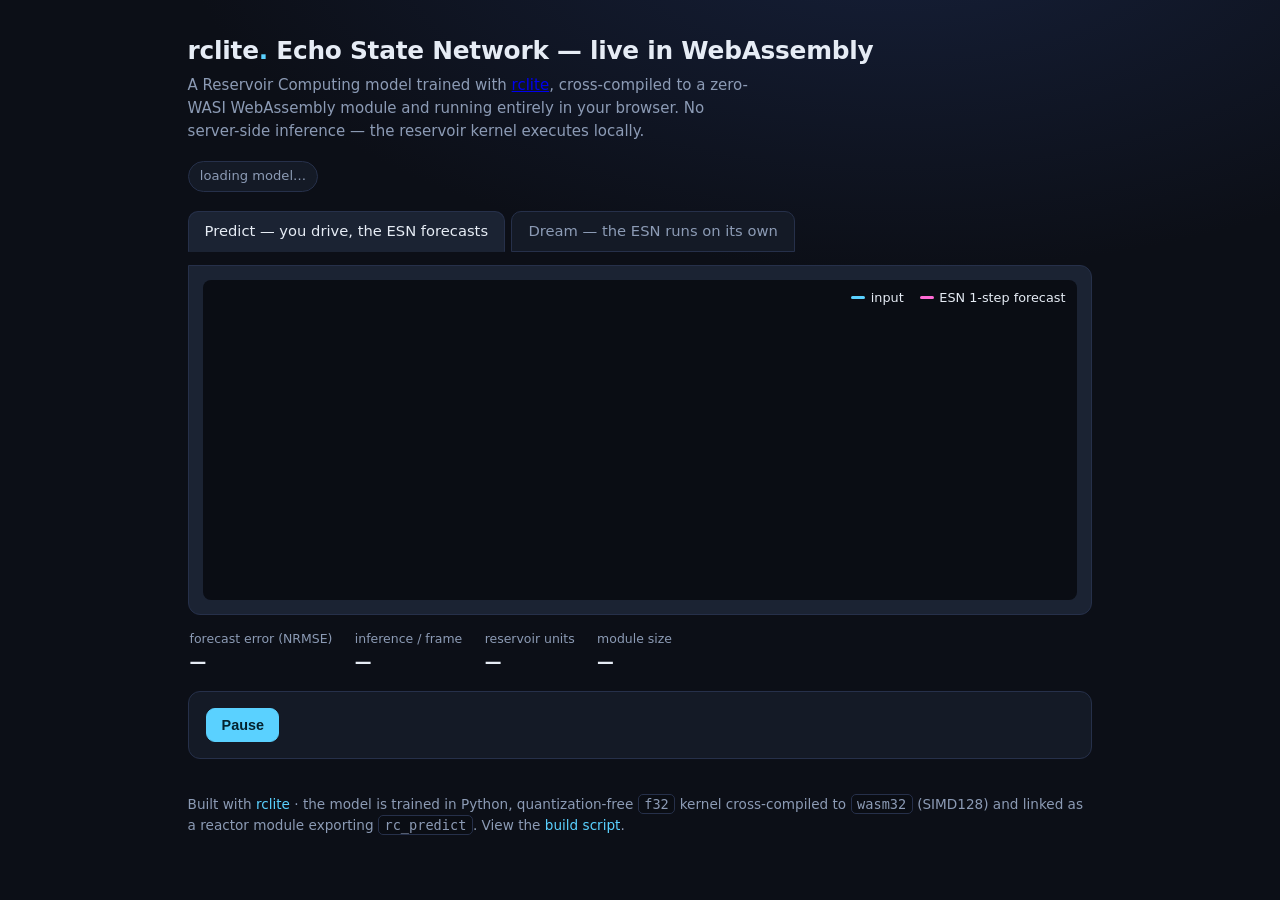
==== examples/wasm_pages_demo/frontend/index.html @ 893e27e9 "feat(targets): add browser WebAssembly target with interactive demo Introduces `BrowserWasm`, a zero" ====
<!DOCTYPE html>
<html lang="en">
<head>
  <meta charset="utf-8" />
  <meta name="viewport" content="width=device-width, initial-scale=1" />
  <title>rclite &middot; Echo State Network in WebAssembly</title>
  <meta name="description"
        content="An Echo State Network trained with rclite, cross-compiled to WebAssembly, running live in your browser." />
  <link rel="stylesheet" href="./style.css" />
</head>
<body>
  <div class="wrap">
    <header>
      <h1>rclite<span class="dot">.</span> Echo State Network &mdash; live in WebAssembly</h1>
      <p class="sub">
        A Reservoir Computing model trained with
        <a href="https://github.com/haradama/rclite">rclite</a>, cross-compiled
        to a zero-WASI WebAssembly module and running entirely in your browser.
        No server-side inference &mdash; the reservoir kernel executes locally.
      </p>
      <div class="badges" id="badges">
        <span class="badge">loading model&hellip;</span>
      </div>
    </header>

    <div class="tabs">
      <div class="tab active" data-mode="predict">Predict &mdash; you drive, the ESN forecasts</div>
      <div class="tab" data-mode="dream">Dream &mdash; the ESN runs on its own</div>
    </div>

    <div class="scope-card">
      <canvas id="scope" width="1800" height="640"></canvas>
      <div class="legend">
        <span><i class="swatch" style="background:var(--accent)"></i>input</span>
        <span><i class="swatch" style="background:var(--accent2)"></i>ESN&nbsp;1-step&nbsp;forecast</span>
      </div>
    </div>

    <div class="readouts">
      <div class="r"><span class="k">forecast error (NRMSE)</span><span class="v" id="r-nrmse">&mdash;</span></div>
      <div class="r"><span class="k">inference / frame</span><span class="v" id="r-time">&mdash;</span></div>
      <div class="r"><span class="k">reservoir units</span><span class="v" id="r-units">&mdash;</span></div>
      <div class="r"><span class="k">module size</span><span class="v" id="r-size">&mdash;</span></div>
    </div>

    <div class="controls">
      <div class="row">
        <button class="btn primary" id="playPause">Pause</button>

        <!-- Predict-mode controls -->
        <div class="ctl mode-only predict">
          <label for="wave">waveform</label>
          <select id="wave">
            <option value="sine">sine</option>
            <option value="twotone">two-tone</option>
            <option value="square">square</option>
            <option value="triangle">triangle</option>
            <option value="noisy">noisy sine</option>
          </select>
        </div>
        <div class="ctl mode-only predict">
          <label for="freq">frequency <span class="val" id="freqV"></span></label>
          <input type="range" id="freq" min="8" max="80" value="32" />
        </div>
        <div class="ctl mode-only predict">
          <label for="amp">amplitude <span class="val" id="ampV"></span></label>
          <input type="range" id="amp" min="10" max="100" value="80" />
        </div>
        <div class="ctl mode-only predict">
          <label for="noise">noise <span class="val" id="noiseV"></span></label>
          <input type="range" id="noise" min="0" max="40" value="0" />
        </div>
        <button class="btn toggle mode-only predict" id="drawToggle">✎ draw input</button>

        <!-- Dream-mode controls -->
        <div class="ctl mode-only dream">
          <label for="speed">steps / frame <span class="val" id="speedV"></span></label>
          <input type="range" id="speed" min="1" max="6" value="2" />
        </div>
        <button class="btn mode-only dream" id="perturb">⚡ perturb</button>
        <button class="btn mode-only dream" id="reseed">↺ reseed</button>
      </div>
      <p class="hint mode-only predict">
        Drag the sliders, switch waveforms, or hit <b>✎ draw input</b> and
        sketch directly on the scope &mdash; the magenta trace is the ESN's
        one-step-ahead forecast, drawn where the signal is predicted to go next.
      </p>
      <p class="hint mode-only dream">
        Here the loop is closed in JavaScript: each ESN output is fed back as
        the next input, so the network autonomously regenerates the waveform it
        learned. <b>⚡ perturb</b> kicks the reservoir state; watch it recover.
      </p>
    </div>

    <footer>
      Built with <a href="https://github.com/haradama/rclite">rclite</a> &middot;
      the model is trained in Python, quantization-free <code>f32</code> kernel
      cross-compiled to <code>wasm32</code> (SIMD128) and linked as a reactor
      module exporting <code>rc_predict</code>. View the
      <a href="https://github.com/haradama/rclite/tree/main/examples/wasm_pages_demo">build script</a>.
    </footer>
  </div>

  <script type="module" src="./app.js"></script>
</body>
</html>
---- examples/wasm_pages_demo/frontend/style.css ----
:root {
  --bg: #0c0f17;
  --panel: #141a26;
  --panel-2: #1b2333;
  --ink: #e6ecf5;
  --muted: #8c9bb5;
  --accent: #5ad1ff;   /* actual signal */
  --accent2: #ff6ad5;  /* ESN output */
  --grid: #1f2738;
  --ok: #57e389;
  --warn: #ffce5a;
  --border: #26304a;
}

* { box-sizing: border-box; }

body {
  margin: 0;
  background: radial-gradient(1200px 600px at 70% -10%, #16203a 0%, var(--bg) 60%);
  color: var(--ink);
  font: 15px/1.55 system-ui, -apple-system, "Segoe UI", Roboto, sans-serif;
  -webkit-font-smoothing: antialiased;
}

.wrap { max-width: 940px; margin: 0 auto; padding: 2rem 1.1rem 4rem; }

header h1 {
  font-size: 1.55rem; margin: 0 0 .2rem;
  letter-spacing: -0.01em;
}
header h1 .dot { color: var(--accent); }
header p.sub { color: var(--muted); margin: 0 0 1.1rem; max-width: 60ch; }

.badges { display: flex; flex-wrap: wrap; gap: .5rem; margin-bottom: 1.2rem; }
.badge {
  background: var(--panel); border: 1px solid var(--border);
  border-radius: 999px; padding: .28rem .7rem; font-size: .82rem;
  color: var(--muted);
}
.badge b { color: var(--ink); font-weight: 600; }

.tabs { display: flex; gap: .4rem; margin-bottom: .8rem; }
.tab {
  background: var(--panel); border: 1px solid var(--border);
  color: var(--muted); border-radius: 10px 10px 0 0;
  padding: .5rem 1rem; cursor: pointer; font-size: .92rem;
}
.tab.active { background: var(--panel-2); color: var(--ink); border-bottom-color: var(--panel-2); }

.scope-card {
  background: var(--panel-2); border: 1px solid var(--border);
  border-radius: 0 12px 12px 12px; padding: 14px; position: relative;
}
canvas#scope {
  width: 100%; height: 320px; display: block;
  background: #0a0d14; border-radius: 8px; touch-action: none; cursor: crosshair;
}
.legend {
  position: absolute; top: 22px; right: 26px; font-size: .8rem;
  display: flex; gap: 1rem; pointer-events: none;
}
.legend span { display: inline-flex; align-items: center; gap: .35rem; }
.swatch { width: 14px; height: 3px; border-radius: 2px; display: inline-block; }

.readouts { display: flex; flex-wrap: wrap; gap: 1.4rem; margin: .9rem 2px 0; }
.readouts .r { font-variant-numeric: tabular-nums; }
.readouts .r .k { color: var(--muted); font-size: .78rem; display: block; }
.readouts .r .v { font-size: 1.05rem; font-weight: 600; }
.v.good { color: var(--ok); }

.controls {
  margin-top: 1rem; background: var(--panel); border: 1px solid var(--border);
  border-radius: 12px; padding: 1rem 1.1rem;
}
.row { display: flex; flex-wrap: wrap; gap: 1.1rem 1.4rem; align-items: center; }
.ctl { display: flex; flex-direction: column; gap: .25rem; min-width: 150px; }
.ctl label { font-size: .8rem; color: var(--muted); }
.ctl input[type=range] { width: 180px; accent-color: var(--accent); }
.ctl .val { font-size: .8rem; color: var(--ink); font-variant-numeric: tabular-nums; }

button.btn, select {
  background: var(--panel-2); color: var(--ink);
  border: 1px solid var(--border); border-radius: 9px;
  padding: .5rem .9rem; font-size: .9rem; cursor: pointer;
}
button.btn:hover, select:hover { border-color: var(--accent); }
button.btn.primary { background: var(--accent); color: #04222e; border-color: var(--accent); font-weight: 600; }
button.btn.toggle.on { background: var(--accent2); color: #2a0a22; border-color: var(--accent2); }

.hint { color: var(--muted); font-size: .82rem; margin-top: .6rem; }
.mode-only { display: none; }

footer { margin-top: 2.2rem; color: var(--muted); font-size: .85rem; }
footer a { color: var(--accent); text-decoration: none; }
code { background: #0a0d14; border: 1px solid var(--border); border-radius: 5px; padding: .05rem .35rem; }
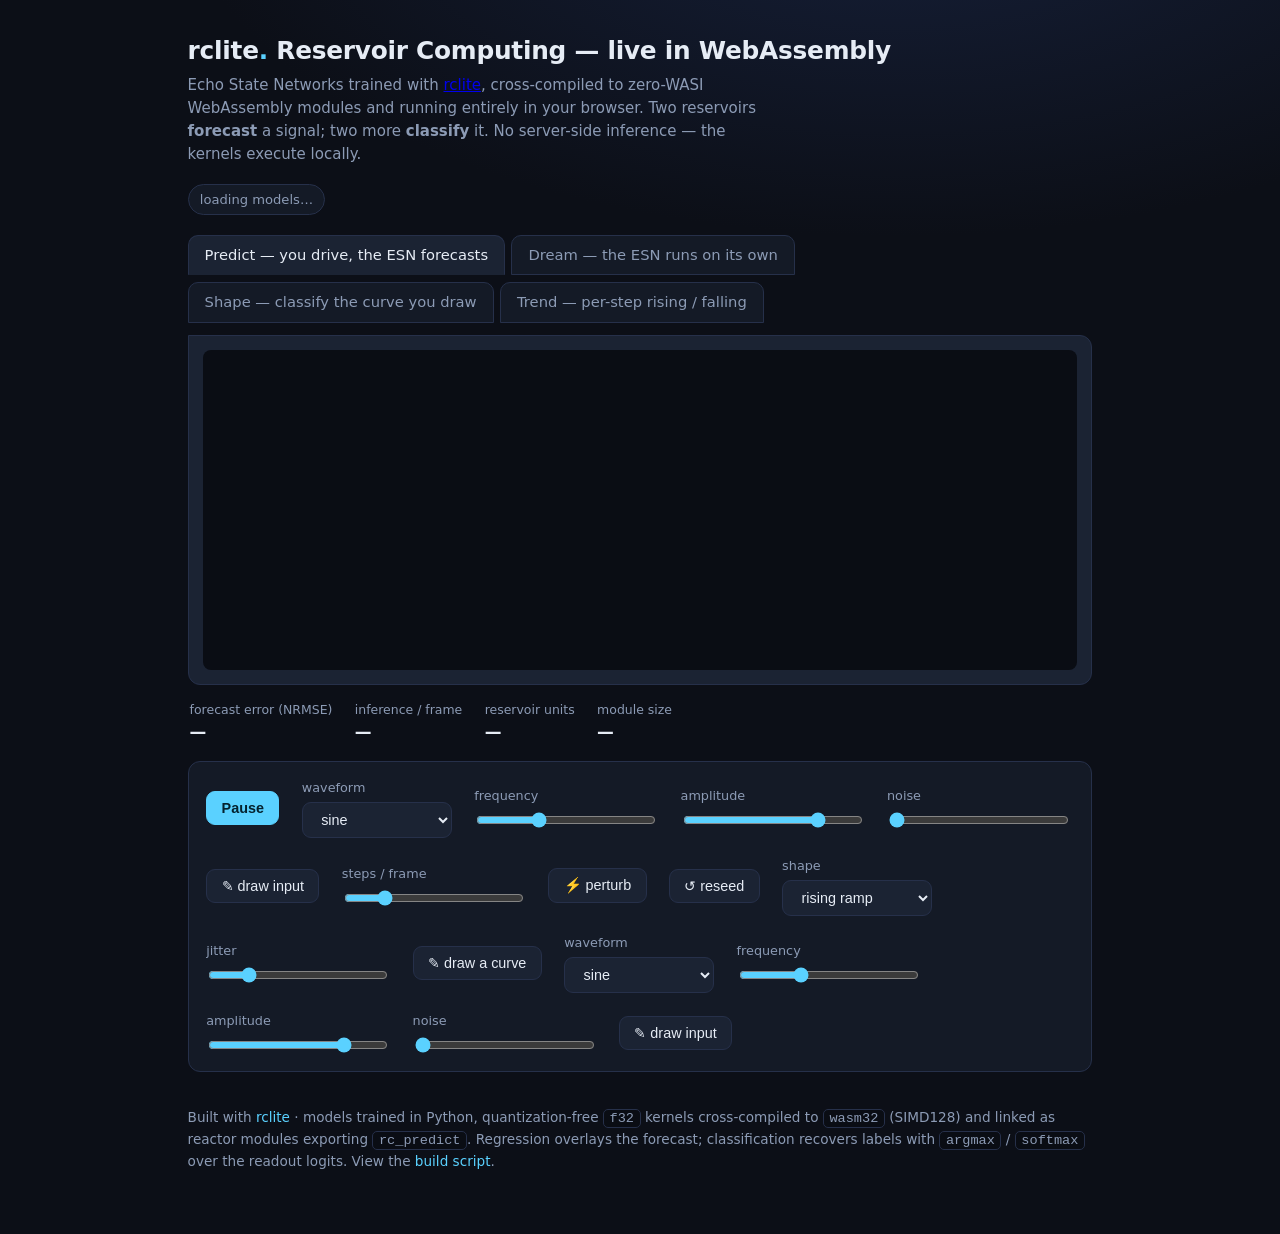
==== commit d1adfc19: "feat(examples): expand wasm pages demo with classification tabs Grow the GitHub Pages WebAssembly ex" ====
--- a/examples/wasm_pages_demo/frontend/index.html
+++ b/examples/wasm_pages_demo/frontend/index.html
@@ -3,41 +3,50 @@
 <head>
   <meta charset="utf-8" />
   <meta name="viewport" content="width=device-width, initial-scale=1" />
-  <title>rclite &middot; Echo State Network in WebAssembly</title>
+  <title>rclite &middot; Reservoir Computing in WebAssembly</title>
   <meta name="description"
-        content="An Echo State Network trained with rclite, cross-compiled to WebAssembly, running live in your browser." />
+        content="Echo State Networks trained with rclite, cross-compiled to WebAssembly, forecasting and classifying signals live in your browser." />
   <link rel="stylesheet" href="./style.css" />
 </head>
 <body>
   <div class="wrap">
     <header>
-      <h1>rclite<span class="dot">.</span> Echo State Network &mdash; live in WebAssembly</h1>
+      <h1>rclite<span class="dot">.</span> Reservoir Computing &mdash; live in WebAssembly</h1>
       <p class="sub">
-        A Reservoir Computing model trained with
+        Echo State Networks trained with
         <a href="https://github.com/haradama/rclite">rclite</a>, cross-compiled
-        to a zero-WASI WebAssembly module and running entirely in your browser.
-        No server-side inference &mdash; the reservoir kernel executes locally.
+        to zero-WASI WebAssembly modules and running entirely in your browser.
+        Two reservoirs <b>forecast</b> a signal; two more <b>classify</b> it.
+        No server-side inference &mdash; the kernels execute locally.
       </p>
       <div class="badges" id="badges">
-        <span class="badge">loading model&hellip;</span>
+        <span class="badge">loading models&hellip;</span>
       </div>
     </header>
 
     <div class="tabs">
       <div class="tab active" data-mode="predict">Predict &mdash; you drive, the ESN forecasts</div>
       <div class="tab" data-mode="dream">Dream &mdash; the ESN runs on its own</div>
+      <div class="tab" data-mode="shape">Shape &mdash; classify the curve you draw</div>
+      <div class="tab" data-mode="trend">Trend &mdash; per-step rising / falling</div>
     </div>
 
-    <div class="scope-card">
-      <canvas id="scope" width="1800" height="640"></canvas>
-      <div class="legend">
-        <span><i class="swatch" style="background:var(--accent)"></i>input</span>
-        <span><i class="swatch" style="background:var(--accent2)"></i>ESN&nbsp;1-step&nbsp;forecast</span>
+    <div class="stage">
+      <div class="scope-card">
+        <canvas id="scope" width="1800" height="640"></canvas>
+        <div class="legend" id="legend"></div>
+      </div>
+
+      <div class="predict-card" id="panel" data-modes="shape trend">
+        <div class="pred-head">predicted class</div>
+        <div class="pred-class" id="pred-class">&mdash;</div>
+        <div class="pred-conf" id="pred-conf">confidence &mdash;</div>
+        <div class="probs" id="probs"></div>
       </div>
     </div>
 
     <div class="readouts">
-      <div class="r"><span class="k">forecast error (NRMSE)</span><span class="v" id="r-nrmse">&mdash;</span></div>
+      <div class="r"><span class="k" id="r-metric-k">forecast error (NRMSE)</span><span class="v" id="r-metric">&mdash;</span></div>
       <div class="r"><span class="k">inference / frame</span><span class="v" id="r-time">&mdash;</span></div>
       <div class="r"><span class="k">reservoir units</span><span class="v" id="r-units">&mdash;</span></div>
       <div class="r"><span class="k">module size</span><span class="v" id="r-size">&mdash;</span></div>
@@ -48,55 +57,122 @@
         <button class="btn primary" id="playPause">Pause</button>
 
         <!-- Predict-mode controls -->
-        <div class="ctl mode-only predict">
-          <label for="wave">waveform</label>
-          <select id="wave">
-            <option value="sine">sine</option>
-            <option value="twotone">two-tone</option>
-            <option value="square">square</option>
-            <option value="triangle">triangle</option>
-            <option value="noisy">noisy sine</option>
-          </select>
+        <div class="cgroup" data-modes="predict">
+          <div class="ctl">
+            <label for="wave">waveform</label>
+            <select id="wave">
+              <option value="sine">sine</option>
+              <option value="twotone">two-tone</option>
+              <option value="square">square</option>
+              <option value="triangle">triangle</option>
+              <option value="noisy">noisy sine</option>
+            </select>
+          </div>
+          <div class="ctl">
+            <label for="freq">frequency <span class="val" id="freqV"></span></label>
+            <input type="range" id="freq" min="8" max="80" value="32" />
+          </div>
+          <div class="ctl">
+            <label for="amp">amplitude <span class="val" id="ampV"></span></label>
+            <input type="range" id="amp" min="10" max="100" value="80" />
+          </div>
+          <div class="ctl">
+            <label for="noise">noise <span class="val" id="noiseV"></span></label>
+            <input type="range" id="noise" min="0" max="40" value="0" />
+          </div>
+          <button class="btn toggle" id="drawToggle">✎ draw input</button>
         </div>
-        <div class="ctl mode-only predict">
-          <label for="freq">frequency <span class="val" id="freqV"></span></label>
-          <input type="range" id="freq" min="8" max="80" value="32" />
-        </div>
-        <div class="ctl mode-only predict">
-          <label for="amp">amplitude <span class="val" id="ampV"></span></label>
-          <input type="range" id="amp" min="10" max="100" value="80" />
-        </div>
-        <div class="ctl mode-only predict">
-          <label for="noise">noise <span class="val" id="noiseV"></span></label>
-          <input type="range" id="noise" min="0" max="40" value="0" />
-        </div>
-        <button class="btn toggle mode-only predict" id="drawToggle">✎ draw input</button>
 
         <!-- Dream-mode controls -->
-        <div class="ctl mode-only dream">
-          <label for="speed">steps / frame <span class="val" id="speedV"></span></label>
-          <input type="range" id="speed" min="1" max="6" value="2" />
+        <div class="cgroup" data-modes="dream">
+          <div class="ctl">
+            <label for="speed">steps / frame <span class="val" id="speedV"></span></label>
+            <input type="range" id="speed" min="1" max="6" value="2" />
+          </div>
+          <button class="btn" id="perturb">⚡ perturb</button>
+          <button class="btn" id="reseed">↺ reseed</button>
         </div>
-        <button class="btn mode-only dream" id="perturb">⚡ perturb</button>
-        <button class="btn mode-only dream" id="reseed">↺ reseed</button>
+
+        <!-- Shape-mode controls -->
+        <div class="cgroup" data-modes="shape">
+          <div class="ctl">
+            <label for="shapeSel">shape</label>
+            <select id="shapeSel">
+              <option value="0">rising ramp</option>
+              <option value="1">falling ramp</option>
+              <option value="2">peak (∧)</option>
+              <option value="3">valley (∨)</option>
+              <option value="4">sine</option>
+            </select>
+          </div>
+          <div class="ctl">
+            <label for="jitter">jitter <span class="val" id="jitterV"></span></label>
+            <input type="range" id="jitter" min="0" max="40" value="8" />
+          </div>
+          <button class="btn toggle" id="sdrawToggle">✎ draw a curve</button>
+        </div>
+
+        <!-- Trend-mode controls -->
+        <div class="cgroup" data-modes="trend">
+          <div class="ctl">
+            <label for="twave">waveform</label>
+            <select id="twave">
+              <option value="sine">sine</option>
+              <option value="twotone">two-tone</option>
+              <option value="square">square</option>
+              <option value="triangle">triangle</option>
+              <option value="noisy">noisy sine</option>
+            </select>
+          </div>
+          <div class="ctl">
+            <label for="tfreq">frequency <span class="val" id="tfreqV"></span></label>
+            <input type="range" id="tfreq" min="8" max="80" value="32" />
+          </div>
+          <div class="ctl">
+            <label for="tamp">amplitude <span class="val" id="tampV"></span></label>
+            <input type="range" id="tamp" min="10" max="100" value="80" />
+          </div>
+          <div class="ctl">
+            <label for="tnoise">noise <span class="val" id="tnoiseV"></span></label>
+            <input type="range" id="tnoise" min="0" max="40" value="0" />
+          </div>
+          <button class="btn toggle" id="tdrawToggle">✎ draw input</button>
+        </div>
       </div>
-      <p class="hint mode-only predict">
+
+      <p class="hint" data-modes="predict">
         Drag the sliders, switch waveforms, or hit <b>✎ draw input</b> and
         sketch directly on the scope &mdash; the magenta trace is the ESN's
         one-step-ahead forecast, drawn where the signal is predicted to go next.
       </p>
-      <p class="hint mode-only dream">
+      <p class="hint" data-modes="dream">
         Here the loop is closed in JavaScript: each ESN output is fed back as
         the next input, so the network autonomously regenerates the waveform it
         learned. <b>⚡ perturb</b> kicks the reservoir state; watch it recover.
+      </p>
+      <p class="hint" data-modes="shape">
+        Pick a shape or hit <b>✎ draw a curve</b> and sketch one across the
+        scope. The reservoir pools its state over the whole window
+        (<i>mean</i> aggregation) and names the curve &mdash; the bars on the
+        right are the softmax class probabilities updating live.
+      </p>
+      <p class="hint" data-modes="trend">
+        A signal scrolls across the scope and <b>every timestep</b> is labelled
+        <i>rising</i> or <i>falling</i> &mdash; whether the value is higher or
+        lower than it was a few steps ago. That needs short-term memory, which
+        the reservoir supplies. The coloured band under the trace is the
+        per-step class; drive the signal or <b>✎ draw input</b> and watch it
+        flip.
       </p>
     </div>
 
     <footer>
       Built with <a href="https://github.com/haradama/rclite">rclite</a> &middot;
-      the model is trained in Python, quantization-free <code>f32</code> kernel
-      cross-compiled to <code>wasm32</code> (SIMD128) and linked as a reactor
-      module exporting <code>rc_predict</code>. View the
+      models trained in Python, quantization-free <code>f32</code> kernels
+      cross-compiled to <code>wasm32</code> (SIMD128) and linked as reactor
+      modules exporting <code>rc_predict</code>. Regression overlays the
+      forecast; classification recovers labels with <code>argmax</code> /
+      <code>softmax</code> over the readout logits. View the
       <a href="https://github.com/haradama/rclite/tree/main/examples/wasm_pages_demo">build script</a>.
     </footer>
   </div>
--- a/examples/wasm_pages_demo/frontend/style.css
+++ b/examples/wasm_pages_demo/frontend/style.css
@@ -10,6 +10,12 @@
   --ok: #57e389;
   --warn: #ffce5a;
   --border: #26304a;
+  /* per-class palette (shared by probability bars, strip and legend) */
+  --c0: #5ad1ff;
+  --c1: #ff6ad5;
+  --c2: #ffce5a;
+  --c3: #57e389;
+  --c4: #b18cff;
 }
 
 * { box-sizing: border-box; }
@@ -29,7 +35,7 @@
   letter-spacing: -0.01em;
 }
 header h1 .dot { color: var(--accent); }
-header p.sub { color: var(--muted); margin: 0 0 1.1rem; max-width: 60ch; }
+header p.sub { color: var(--muted); margin: 0 0 1.1rem; max-width: 62ch; }
 
 .badges { display: flex; flex-wrap: wrap; gap: .5rem; margin-bottom: 1.2rem; }
 .badge {
@@ -39,7 +45,7 @@
 }
 .badge b { color: var(--ink); font-weight: 600; }
 
-.tabs { display: flex; gap: .4rem; margin-bottom: .8rem; }
+.tabs { display: flex; flex-wrap: wrap; gap: .4rem; margin-bottom: .8rem; }
 .tab {
   background: var(--panel); border: 1px solid var(--border);
   color: var(--muted); border-radius: 10px 10px 0 0;
@@ -47,7 +53,12 @@
 }
 .tab.active { background: var(--panel-2); color: var(--ink); border-bottom-color: var(--panel-2); }
 
+/* stage: scope on the left, classification panel on the right (when shown) */
+.stage { display: flex; gap: 14px; align-items: stretch; }
+@media (max-width: 760px) { .stage { flex-direction: column; } }
+
 .scope-card {
+  flex: 1; min-width: 0;
   background: var(--panel-2); border: 1px solid var(--border);
   border-radius: 0 12px 12px 12px; padding: 14px; position: relative;
 }
@@ -55,12 +66,34 @@
   width: 100%; height: 320px; display: block;
   background: #0a0d14; border-radius: 8px; touch-action: none; cursor: crosshair;
 }
+
+/* per-step / regression legend */
 .legend {
   position: absolute; top: 22px; right: 26px; font-size: .8rem;
   display: flex; gap: 1rem; pointer-events: none;
 }
 .legend span { display: inline-flex; align-items: center; gap: .35rem; }
 .swatch { width: 14px; height: 3px; border-radius: 2px; display: inline-block; }
+
+/* classification prediction panel */
+.predict-card {
+  width: 300px; flex: none;
+  background: var(--panel-2); border: 1px solid var(--border);
+  border-radius: 12px; padding: 16px; display: flex; flex-direction: column;
+}
+@media (max-width: 760px) { .predict-card { width: auto; } }
+.pred-head { color: var(--muted); font-size: .78rem; text-transform: uppercase; letter-spacing: .06em; }
+.pred-class { font-size: 1.9rem; font-weight: 700; margin: .15rem 0 .1rem; letter-spacing: -0.01em; }
+.pred-conf { color: var(--muted); font-size: .82rem; margin-bottom: .9rem; font-variant-numeric: tabular-nums; }
+
+.probs { display: flex; flex-direction: column; gap: .55rem; margin-top: auto; }
+.prob { display: grid; grid-template-columns: 66px 1fr 44px; align-items: center; gap: .5rem; }
+.prob .lbl { font-size: .82rem; color: var(--ink); }
+.prob .track { height: 12px; background: #0a0d14; border-radius: 6px; overflow: hidden; border: 1px solid var(--border); }
+.prob .fill { height: 100%; width: 0%; border-radius: 6px; transition: width .12s linear; }
+.prob .pct { font-size: .78rem; color: var(--muted); text-align: right; font-variant-numeric: tabular-nums; }
+.prob.lead .lbl { font-weight: 700; }
+.prob.lead .pct { color: var(--ink); }
 
 .readouts { display: flex; flex-wrap: wrap; gap: 1.4rem; margin: .9rem 2px 0; }
 .readouts .r { font-variant-numeric: tabular-nums; }
@@ -73,6 +106,11 @@
   border-radius: 12px; padding: 1rem 1.1rem;
 }
 .row { display: flex; flex-wrap: wrap; gap: 1.1rem 1.4rem; align-items: center; }
+/* mode-specific elements start hidden; app.js reveals the active mode's set
+   with an explicit inline display (inline always wins over this default). */
+[data-modes] { display: none; }
+/* control groups are layout-transparent: their controls flow in the row */
+.cgroup { display: contents; }
 .ctl { display: flex; flex-direction: column; gap: .25rem; min-width: 150px; }
 .ctl label { font-size: .8rem; color: var(--muted); }
 .ctl input[type=range] { width: 180px; accent-color: var(--accent); }
@@ -88,7 +126,6 @@
 button.btn.toggle.on { background: var(--accent2); color: #2a0a22; border-color: var(--accent2); }
 
 .hint { color: var(--muted); font-size: .82rem; margin-top: .6rem; }
-.mode-only { display: none; }
 
 footer { margin-top: 2.2rem; color: var(--muted); font-size: .85rem; }
 footer a { color: var(--accent); text-decoration: none; }
